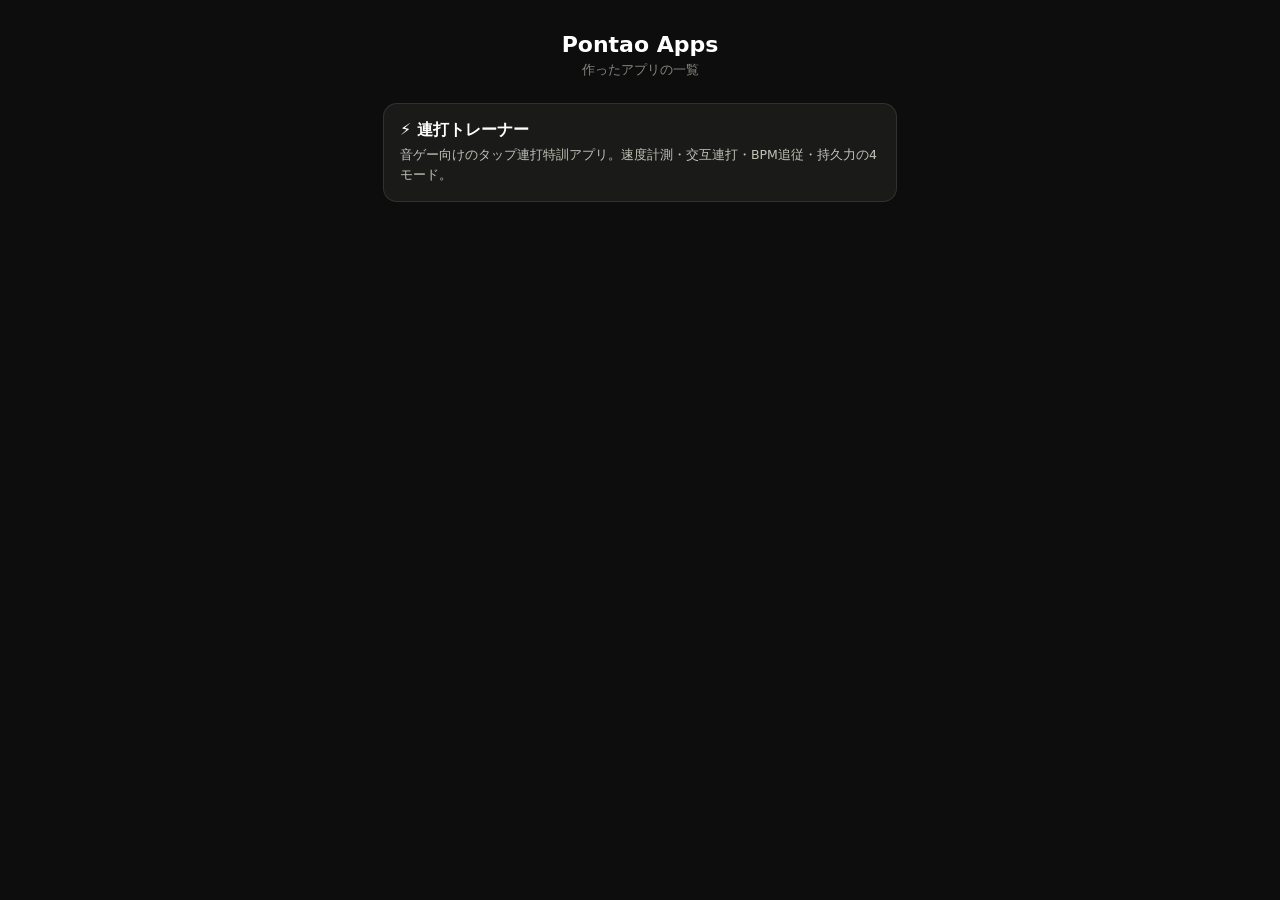
==== index.html @ 932e8f7d "Add 連打トレーナー app and portal top page" ====
<!DOCTYPE html>
<html lang="ja">
<head>
<meta charset="UTF-8">
<meta name="viewport" content="width=device-width, initial-scale=1">
<title>Pontao Apps</title>
<style>
  :root{ color-scheme:dark; }
  body{
    margin:0; min-height:100dvh; background:#0d0d0d; color:#fff;
    font-family:system-ui,-apple-system,"Segoe UI","Hiragino Sans","Noto Sans JP",sans-serif;
    display:flex; flex-direction:column; align-items:center; padding:32px 16px;
    box-sizing:border-box;
  }
  h1{ font-size:22px; margin:0 0 4px; }
  p.sub{ font-size:13px; color:#898781; margin:0 0 24px; }
  a.app{
    display:block; width:100%; max-width:480px; text-decoration:none;
    background:#1a1a19; border:1px solid rgba(255,255,255,.1); border-radius:14px;
    padding:16px; margin-bottom:12px; color:#fff;
  }
  a.app .t{ font-size:16px; font-weight:700; }
  a.app .d{ font-size:12.5px; color:#c3c2b7; margin-top:4px; line-height:1.6; }
  a.app:active{ background:#222220; }
</style>
</head>
<body>
  <h1>Pontao Apps</h1>
  <p class="sub">作ったアプリの一覧</p>
  <a class="app" href="./renda/">
    <div class="t">⚡ 連打トレーナー</div>
    <div class="d">音ゲー向けのタップ連打特訓アプリ。速度計測・交互連打・BPM追従・持久力の4モード。</div>
  </a>
</body>
</html>
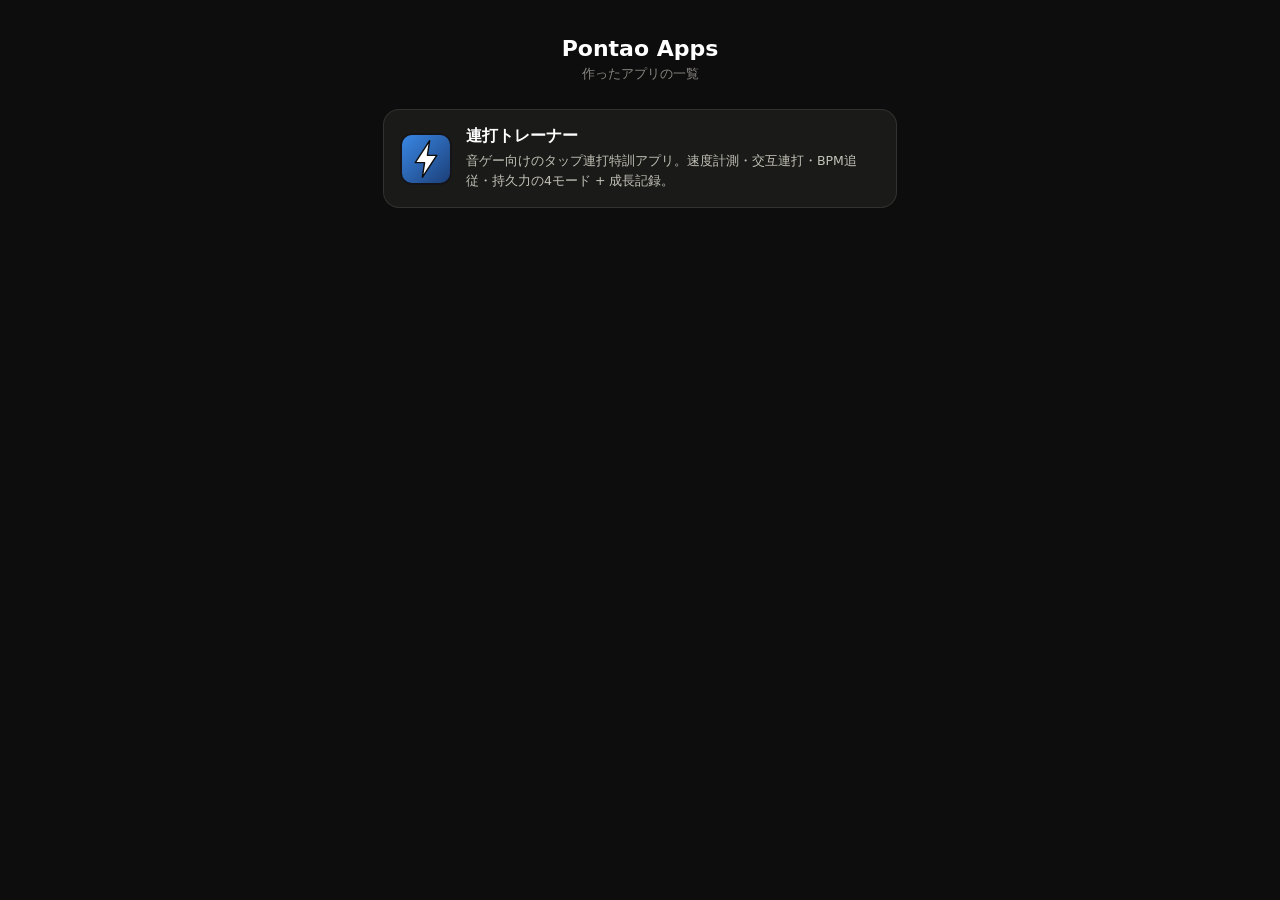
==== commit 7cb2fb0e: "連打トレーナー v2 全面リニューアル: カウントダウン開始・ヘルプ・記録タブ・自己ベスト保存・BPMレーン停止バグ修正・PWA対応" ====
--- a/index.html
+++ b/index.html
@@ -3,33 +3,38 @@
 <head>
 <meta charset="UTF-8">
 <meta name="viewport" content="width=device-width, initial-scale=1">
+<meta name="theme-color" content="#0d0d0d">
 <title>Pontao Apps</title>
 <style>
   :root{ color-scheme:dark; }
   body{
     margin:0; min-height:100dvh; background:#0d0d0d; color:#fff;
     font-family:system-ui,-apple-system,"Segoe UI","Hiragino Sans","Noto Sans JP",sans-serif;
-    display:flex; flex-direction:column; align-items:center; padding:32px 16px;
+    display:flex; flex-direction:column; align-items:center; padding:36px 16px;
     box-sizing:border-box;
   }
   h1{ font-size:22px; margin:0 0 4px; }
-  p.sub{ font-size:13px; color:#898781; margin:0 0 24px; }
+  p.sub{ font-size:13px; color:#898781; margin:0 0 26px; }
   a.app{
-    display:block; width:100%; max-width:480px; text-decoration:none;
-    background:#1a1a19; border:1px solid rgba(255,255,255,.1); border-radius:14px;
-    padding:16px; margin-bottom:12px; color:#fff;
+    display:flex; gap:14px; align-items:center; width:100%; max-width:480px; text-decoration:none;
+    background:#1a1a19; border:1px solid rgba(255,255,255,.1); border-radius:16px;
+    padding:16px; margin-bottom:12px; color:#fff; transition:background .15s;
   }
+  a.app:active{ background:#222220; }
+  a.app img{ width:52px; height:52px; border-radius:13px; flex:none; }
   a.app .t{ font-size:16px; font-weight:700; }
   a.app .d{ font-size:12.5px; color:#c3c2b7; margin-top:4px; line-height:1.6; }
-  a.app:active{ background:#222220; }
 </style>
 </head>
 <body>
   <h1>Pontao Apps</h1>
   <p class="sub">作ったアプリの一覧</p>
   <a class="app" href="./renda/">
-    <div class="t">⚡ 連打トレーナー</div>
-    <div class="d">音ゲー向けのタップ連打特訓アプリ。速度計測・交互連打・BPM追従・持久力の4モード。</div>
+    <img src="./renda/icon.svg" alt="">
+    <div>
+      <div class="t">連打トレーナー</div>
+      <div class="d">音ゲー向けのタップ連打特訓アプリ。速度計測・交互連打・BPM追従・持久力の4モード + 成長記録。</div>
+    </div>
   </a>
 </body>
 </html>
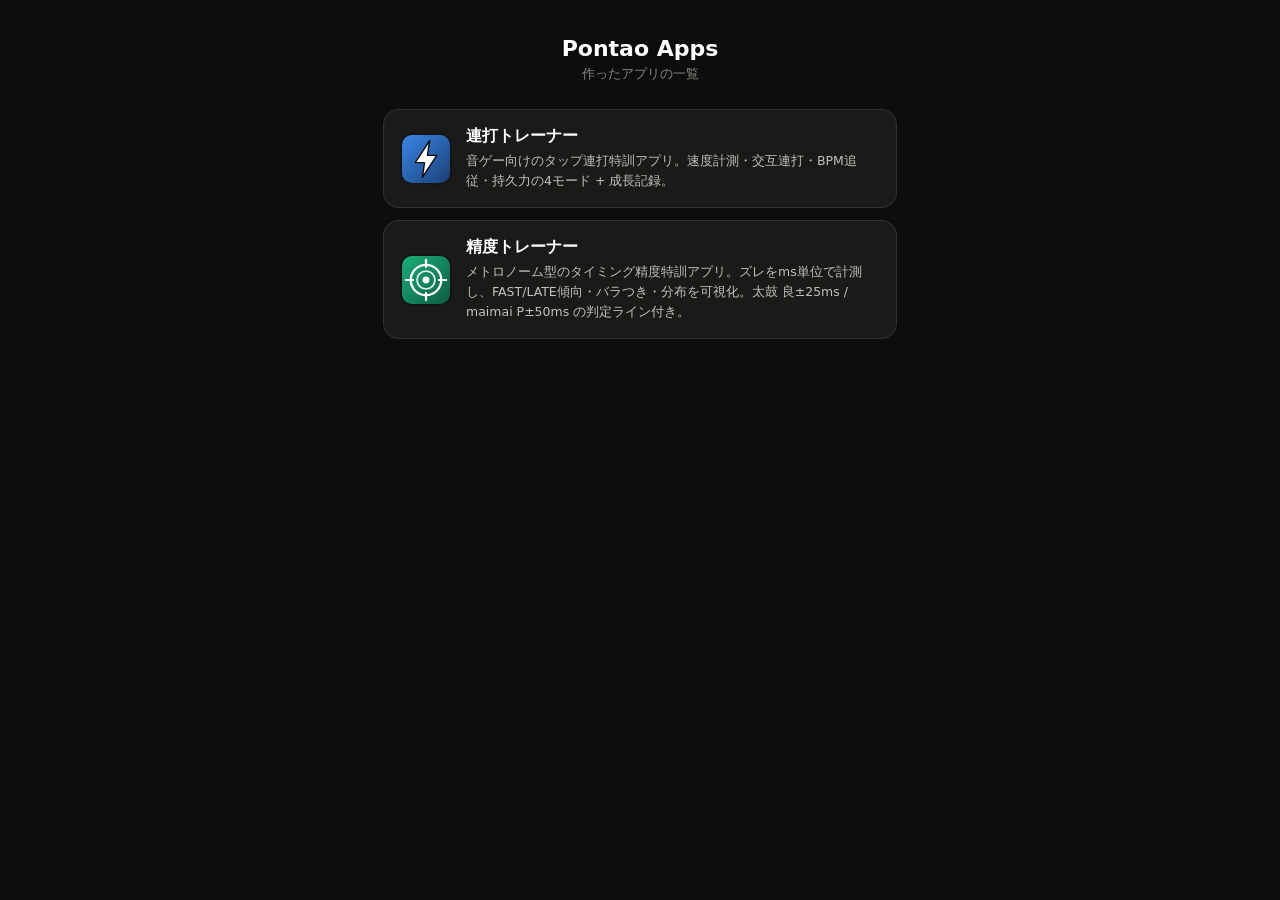
==== commit 927ccef0: "Add 精度トレーナー (accuracy trainer) app and link from top page Co-Authored-By: Claude Fable 5 <noreply@an" ====
--- a/index.html
+++ b/index.html
@@ -36,5 +36,12 @@
       <div class="d">音ゲー向けのタップ連打特訓アプリ。速度計測・交互連打・BPM追従・持久力の4モード + 成長記録。</div>
     </div>
   </a>
+  <a class="app" href="./accuracy/">
+    <img src="./accuracy/icon.svg" alt="">
+    <div>
+      <div class="t">精度トレーナー</div>
+      <div class="d">メトロノーム型のタイミング精度特訓アプリ。ズレをms単位で計測し、FAST/LATE傾向・バラつき・分布を可視化。太鼓 良±25ms / maimai P±50ms の判定ライン付き。</div>
+    </div>
+  </a>
 </body>
 </html>
